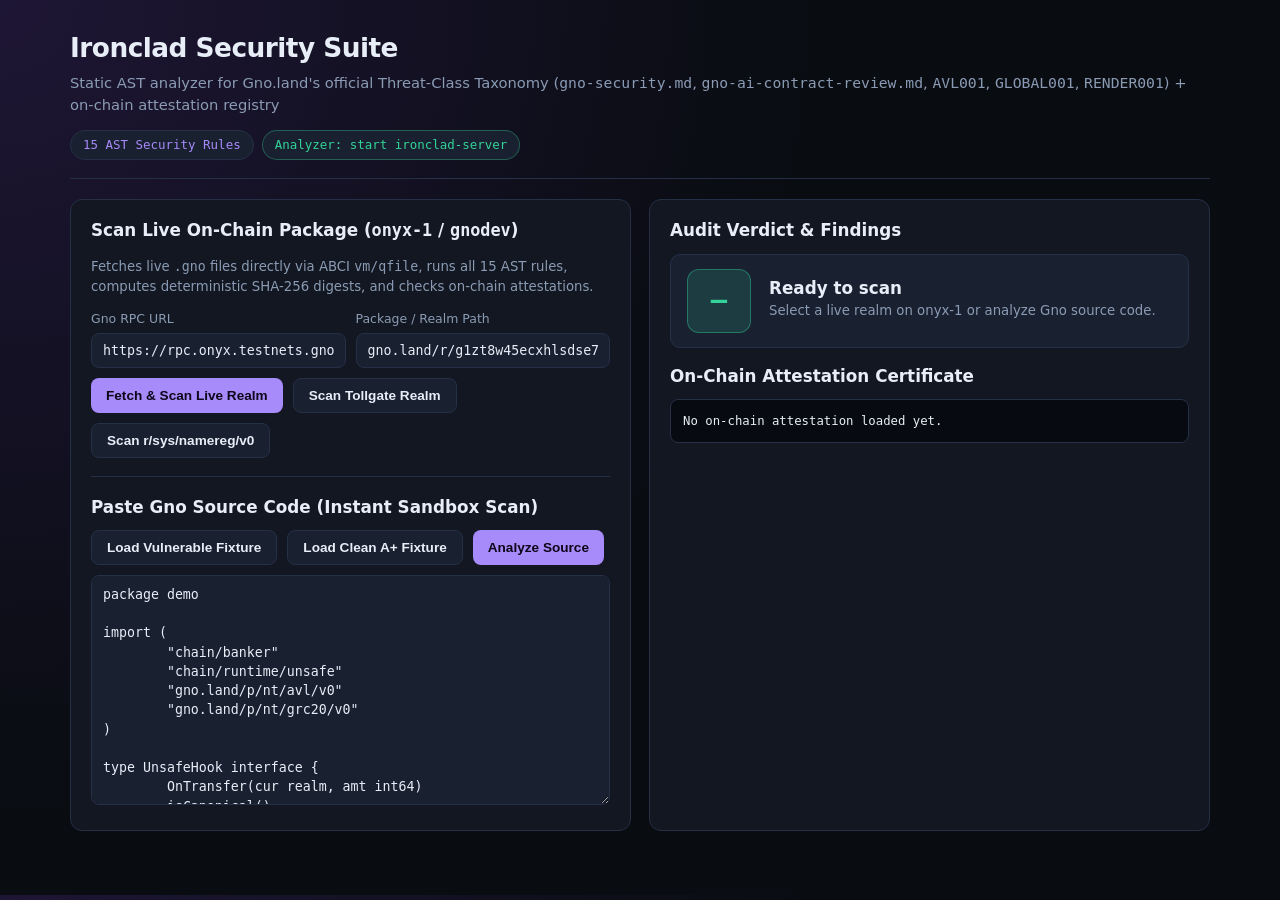
==== web/index.html @ 592d0b5d "feat: Ironclad Gno static security analyzer (15 AST rules + SARIF) & on-chain audit attestation regi" ====
<!doctype html>
<html lang="en">
<head>
  <meta charset="utf-8" />
  <meta name="viewport" content="width=device-width, initial-scale=1" />
  <title>Ironclad — Gno Smart-Contract Security Analyzer &amp; Attestation Explorer</title>
  <link rel="stylesheet" href="styles.css" />
</head>
<body>
  <div class="wrap">
    <header>
      <div>
        <h1>Ironclad Security Suite</h1>
        <p class="sub">Static AST analyzer for Gno.land's official Threat-Class Taxonomy (<code>gno-security.md</code>, <code>gno-ai-contract-review.md</code>, <code>AVL001</code>, <code>GLOBAL001</code>, <code>RENDER001</code>) + on-chain attestation registry</p>
      </div>
      <div class="badges">
        <span class="badge">15 AST Security Rules</span>
        <span class="badge ok" id="healthBadge">Analyzer: connecting…</span>
      </div>
    </header>

    <section class="grid-2">
      <div class="card">
        <h2>Scan Live On-Chain Package (<code>onyx-1</code> / <code>gnodev</code>)</h2>
        <p class="muted">Fetches live <code>.gno</code> files directly via ABCI <code>vm/qfile</code>, runs all 15 AST rules, computes deterministic SHA-256 digests, and checks on-chain attestations.</p>
        <div class="row">
          <div class="field">
            <label for="rpcInput">Gno RPC URL</label>
            <input id="rpcInput" value="https://rpc.onyx.testnets.gno.land:443" />
          </div>
          <div class="field">
            <label for="pkgInput">Package / Realm Path</label>
            <input id="pkgInput" value="gno.land/r/g1zt8w45ecxhlsdse7hd5gwr6xzcaxy9zsej6hl2/ironclad" />
          </div>
        </div>
        <div class="row">
          <button id="scanRemoteBtn">Fetch &amp; Scan Live Realm</button>
          <button id="scanTollgateBtn" class="secondary">Scan Tollgate Realm</button>
          <button id="scanNameregBtn" class="secondary">Scan r/sys/namereg/v0</button>
        </div>

        <hr style="border:none;border-top:1px solid var(--border);margin:18px 0" />

        <h2>Paste Gno Source Code (Instant Sandbox Scan)</h2>
        <div class="row">
          <button id="loadVulnBtn" class="secondary">Load Vulnerable Fixture</button>
          <button id="loadSafeBtn" class="secondary">Load Clean A+ Fixture</button>
          <button id="scanSourceBtn">Analyze Source</button>
        </div>
        <textarea id="sourceArea" spellcheck="false"></textarea>
      </div>

      <div class="card">
        <h2>Audit Verdict &amp; Findings</h2>
        <div class="score-banner" id="scoreBanner">
          <div class="grade-box" id="gradeBox">—</div>
          <div>
            <div style="font-weight:700;font-size:1.05rem" id="verdictTitle">Ready to scan</div>
            <div class="muted" id="verdictMeta">Select a live realm on onyx-1 or analyze Gno source code.</div>
            <div class="muted" style="font-family:var(--mono);font-size:0.74rem;margin-top:4px" id="digestLine"></div>
          </div>
        </div>
        <div id="findingsList"></div>
        <h2 style="margin-top:16px">On-Chain Attestation Certificate</h2>
        <pre id="attestationBox">No on-chain attestation loaded yet.</pre>
      </div>
    </section>
  </div>
  <script src="app.js"></script>
</body>
</html>
---- web/styles.css ----
:root {
  --bg: #090c11;
  --surface: #121721;
  --surface-2: #192030;
  --border: #253047;
  --text: #e8eef7;
  --muted: #8b9bb4;
  --accent: #a78bfa;
  --ok: #34d399;
  --warn: #fbbf24;
  --high: #fb923c;
  --crit: #f87171;
  --mono: "JetBrains Mono", "Fira Code", ui-monospace, SFMono-Regular, Menlo, monospace;
  --sans: "Inter", system-ui, -apple-system, sans-serif;
}
* { box-sizing: border-box; }
body {
  margin: 0;
  background: radial-gradient(circle at top left, #1e1635 0%, var(--bg) 52%);
  color: var(--text);
  font-family: var(--sans);
  line-height: 1.5;
}
.wrap { max-width: 1180px; margin: 0 auto; padding: 28px 20px 64px; }
header {
  display: flex; flex-wrap: wrap; justify-content: space-between; align-items: center;
  gap: 14px; padding-bottom: 18px; border-bottom: 1px solid var(--border);
}
h1 { margin: 0; font-size: 1.65rem; letter-spacing: -0.02em; }
.sub { margin: 4px 0 0; color: var(--muted); font-size: 0.92rem; }
.badges { display: flex; gap: 8px; flex-wrap: wrap; }
.badge {
  background: var(--surface-2); border: 1px solid var(--border);
  border-radius: 999px; padding: 5px 12px; font-family: var(--mono); font-size: 0.78rem;
  color: var(--accent);
}
.badge.ok { color: var(--ok); border-color: rgba(52,211,153,0.35); }
.grid-2 { display: grid; grid-template-columns: 1fr 1fr; gap: 18px; margin-top: 20px; }
@media (max-width: 900px) { .grid-2 { grid-template-columns: 1fr; } }
.card {
  background: var(--surface); border: 1px solid var(--border);
  border-radius: 12px; padding: 18px 20px;
}
.card h2 { margin: 0 0 10px; font-size: 1.05rem; }
label { display: block; font-size: 0.78rem; color: var(--muted); margin-bottom: 4px; }
input, textarea {
  width: 100%; background: var(--surface-2); border: 1px solid var(--border);
  color: var(--text); border-radius: 8px; padding: 9px 11px;
  font-family: var(--mono); font-size: 0.83rem;
}
textarea { min-height: 230px; resize: vertical; line-height: 1.45; }
.row { display: flex; gap: 10px; flex-wrap: wrap; margin-bottom: 10px; }
.field { flex: 1; min-width: 170px; }
button {
  background: var(--accent); color: #0c0719; border: none; border-radius: 8px;
  padding: 9px 15px; font-weight: 700; cursor: pointer; font-size: 0.85rem;
}
button.secondary { background: var(--surface-2); color: var(--text); border: 1px solid var(--border); }
button:hover { opacity: 0.92; }
.score-banner {
  display: flex; align-items: center; gap: 18px; padding: 14px 16px;
  background: var(--surface-2); border: 1px solid var(--border); border-radius: 10px;
  margin-bottom: 14px;
}
.grade-box {
  width: 64px; height: 64px; border-radius: 12px; display: grid; place-items: center;
  font-family: var(--mono); font-size: 1.7rem; font-weight: 800;
  background: rgba(52,211,153,0.16); color: var(--ok); border: 1px solid rgba(52,211,153,0.4);
}
.grade-box.bad { background: rgba(248,113,113,0.16); color: var(--crit); border-color: rgba(248,113,113,0.45); }
.grade-box.mid { background: rgba(251,191,36,0.16); color: var(--warn); border-color: rgba(251,191,36,0.45); }
.finding {
  background: #0c1018; border: 1px solid var(--border); border-left: 4px solid var(--warn);
  border-radius: 8px; padding: 11px 13px; margin-bottom: 10px;
}
.finding.CRITICAL { border-left-color: var(--crit); }
.finding.HIGH { border-left-color: var(--high); }
.finding.MEDIUM { border-left-color: var(--warn); }
.finding .meta { font-family: var(--mono); font-size: 0.78rem; margin-bottom: 4px; }
.finding .fix { color: var(--muted); font-size: 0.82rem; margin-top: 5px; }
.finding code { font-family: var(--mono); font-size: 0.78rem; color: #c4b5fd; }
pre {
  background: #070a10; border: 1px solid var(--border); border-radius: 8px;
  padding: 12px; overflow-x: auto; font-family: var(--mono); font-size: 0.77rem;
  max-height: 280px; margin: 10px 0 0;
}
.muted { color: var(--muted); font-size: 0.83rem; }
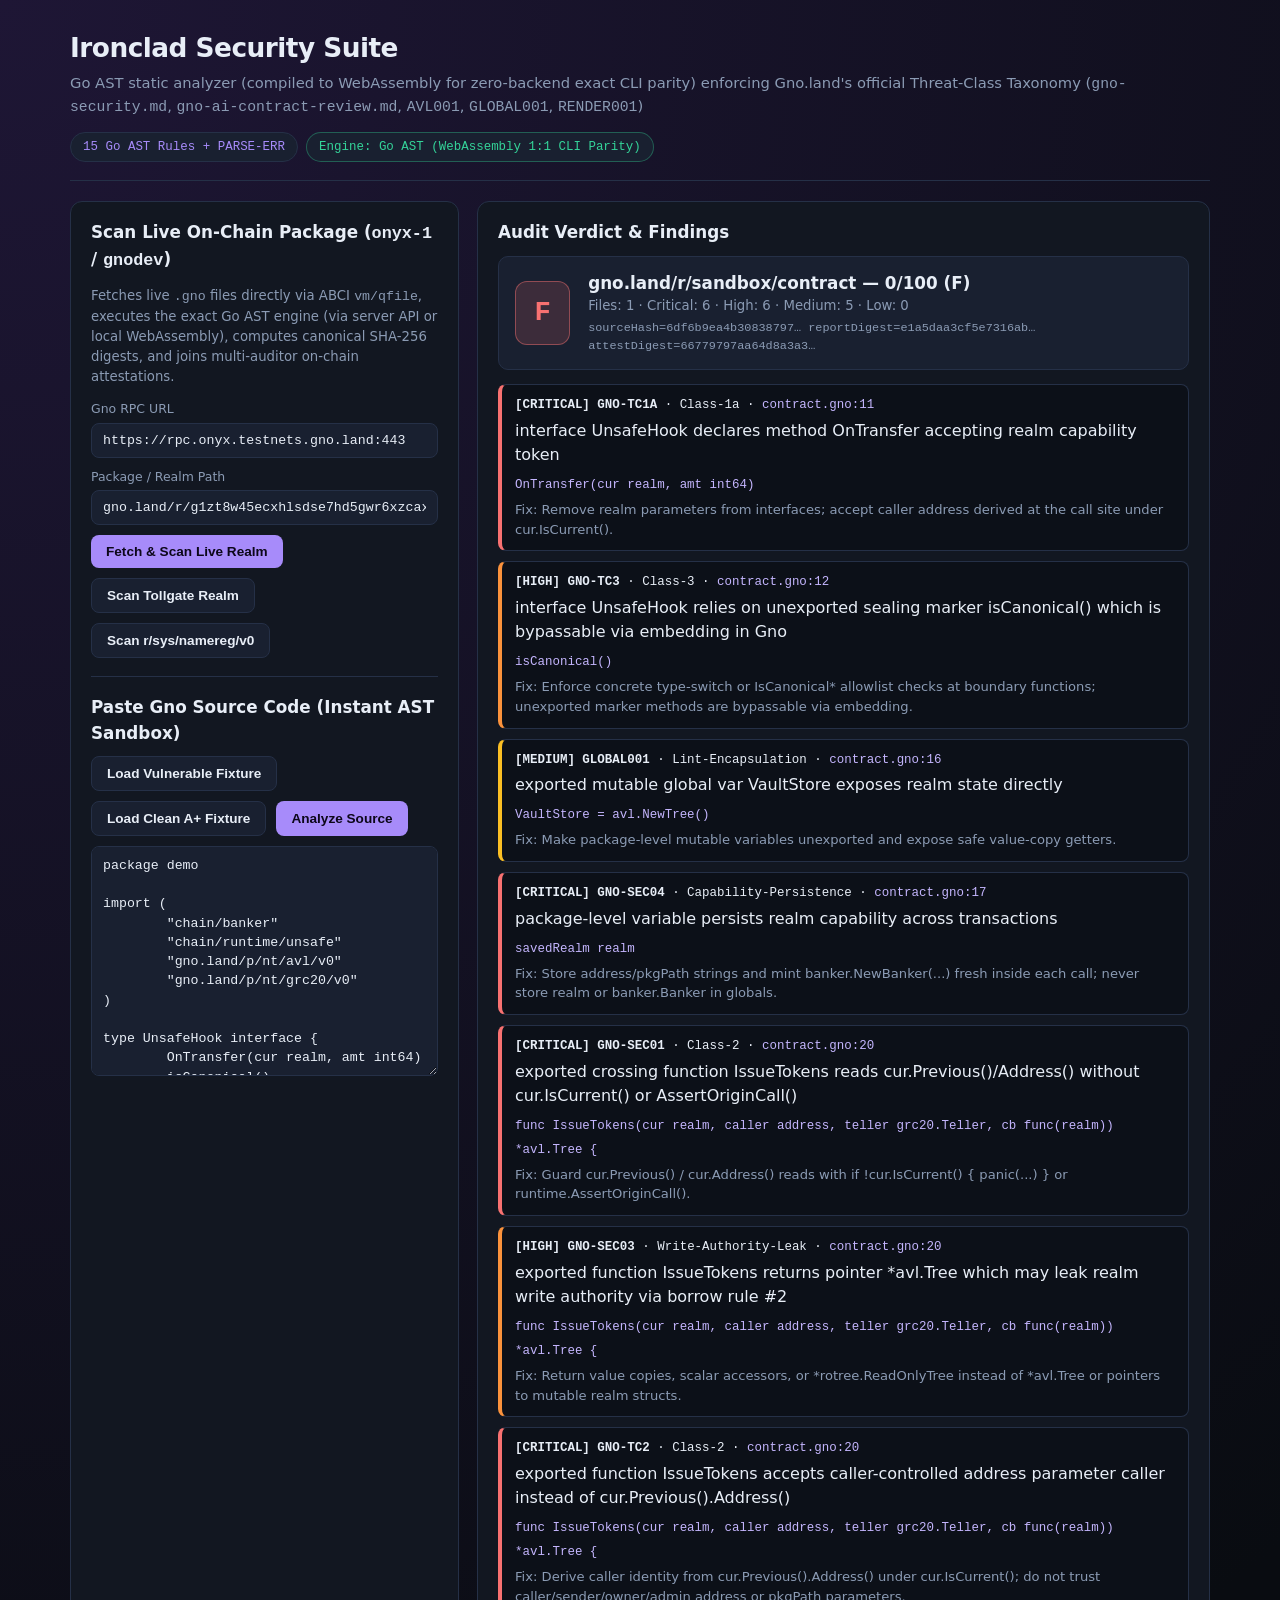
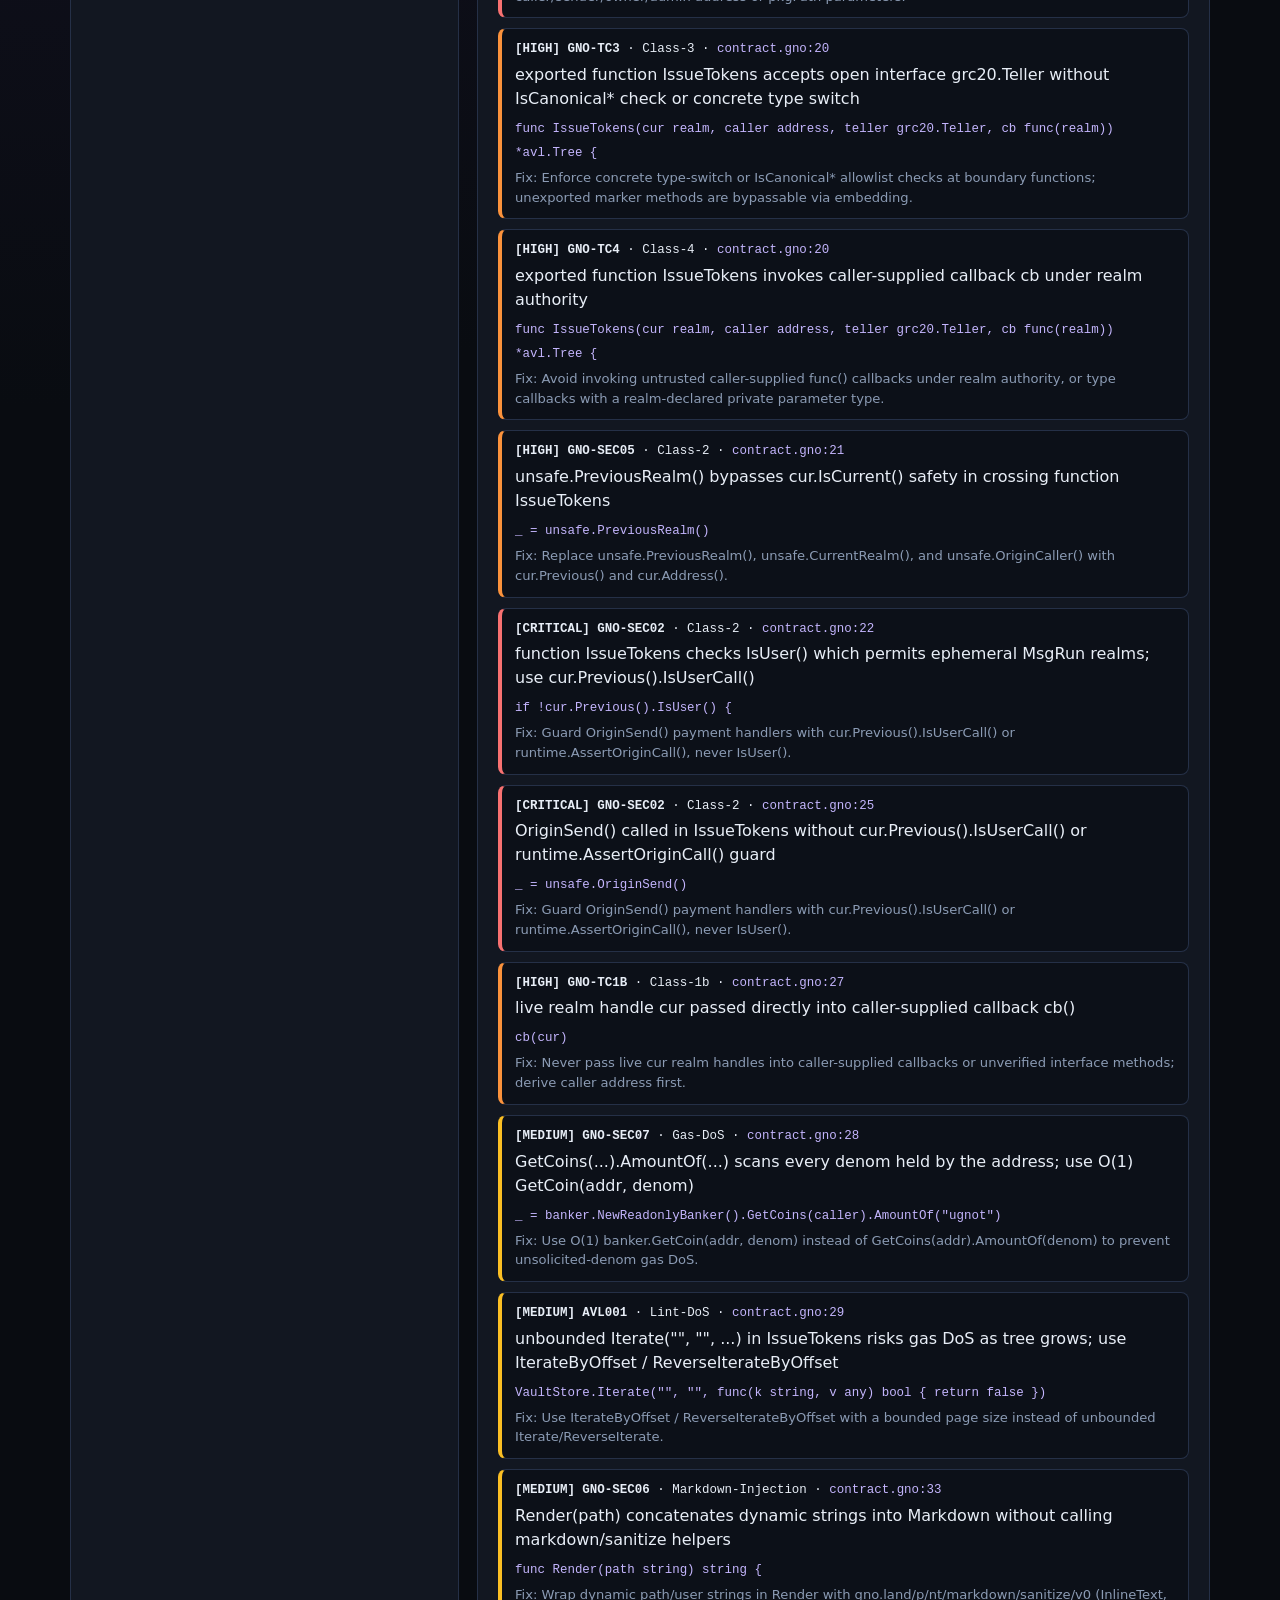
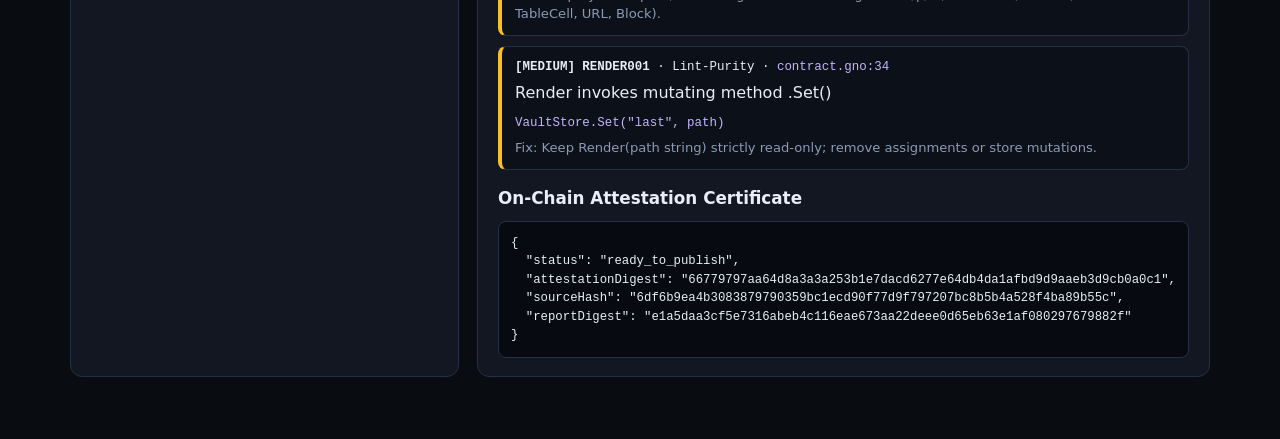
==== commit 32ff17e3: "fix: address all Fable 5.2 audit findings (R1-R8 realm hardening, calibrated AST rules, Go WASM brow" ====
--- a/web/index.html
+++ b/web/index.html
@@ -11,18 +11,18 @@
     <header>
       <div>
         <h1>Ironclad Security Suite</h1>
-        <p class="sub">Static AST analyzer for Gno.land's official Threat-Class Taxonomy (<code>gno-security.md</code>, <code>gno-ai-contract-review.md</code>, <code>AVL001</code>, <code>GLOBAL001</code>, <code>RENDER001</code>) + on-chain attestation registry</p>
+        <p class="sub">Go AST static analyzer (compiled to WebAssembly for zero-backend exact CLI parity) enforcing Gno.land's official Threat-Class Taxonomy (<code>gno-security.md</code>, <code>gno-ai-contract-review.md</code>, <code>AVL001</code>, <code>GLOBAL001</code>, <code>RENDER001</code>)</p>
       </div>
       <div class="badges">
-        <span class="badge">15 AST Security Rules</span>
-        <span class="badge ok" id="healthBadge">Analyzer: connecting…</span>
+        <span class="badge">15 Go AST Rules + PARSE-ERR</span>
+        <span class="badge ok" id="healthBadge">Engine: loading Go WASM…</span>
       </div>
     </header>
 
     <section class="grid-2">
       <div class="card">
         <h2>Scan Live On-Chain Package (<code>onyx-1</code> / <code>gnodev</code>)</h2>
-        <p class="muted">Fetches live <code>.gno</code> files directly via ABCI <code>vm/qfile</code>, runs all 15 AST rules, computes deterministic SHA-256 digests, and checks on-chain attestations.</p>
+        <p class="muted">Fetches live <code>.gno</code> files directly via ABCI <code>vm/qfile</code>, executes the exact Go AST engine (via server API or local WebAssembly), computes canonical SHA-256 digests, and joins multi-auditor on-chain attestations.</p>
         <div class="row">
           <div class="field">
             <label for="rpcInput">Gno RPC URL</label>
@@ -41,7 +41,7 @@
 
         <hr style="border:none;border-top:1px solid var(--border);margin:18px 0" />
 
-        <h2>Paste Gno Source Code (Instant Sandbox Scan)</h2>
+        <h2>Paste Gno Source Code (Instant AST Sandbox)</h2>
         <div class="row">
           <button id="loadVulnBtn" class="secondary">Load Vulnerable Fixture</button>
           <button id="loadSafeBtn" class="secondary">Load Clean A+ Fixture</button>
@@ -66,6 +66,7 @@
       </div>
     </section>
   </div>
+  <script src="wasm_exec.js"></script>
   <script src="app.js"></script>
 </body>
 </html>
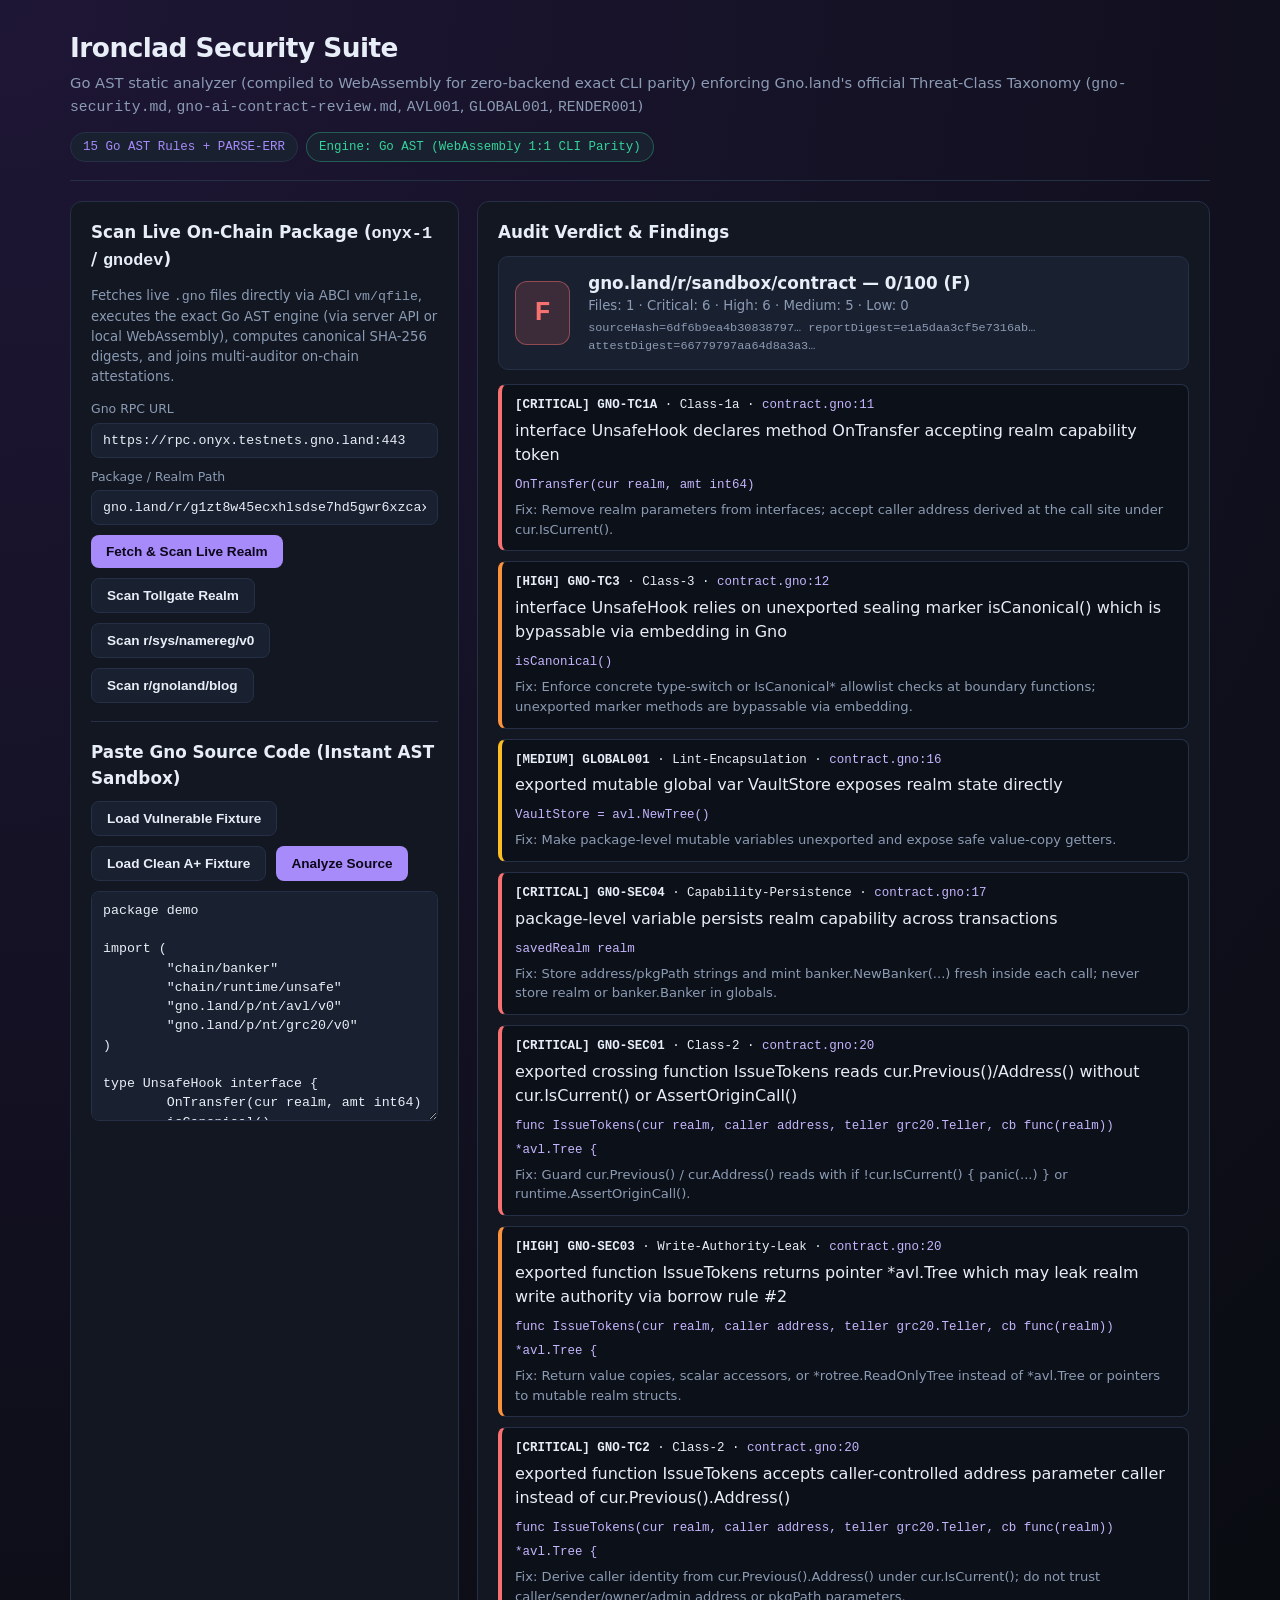
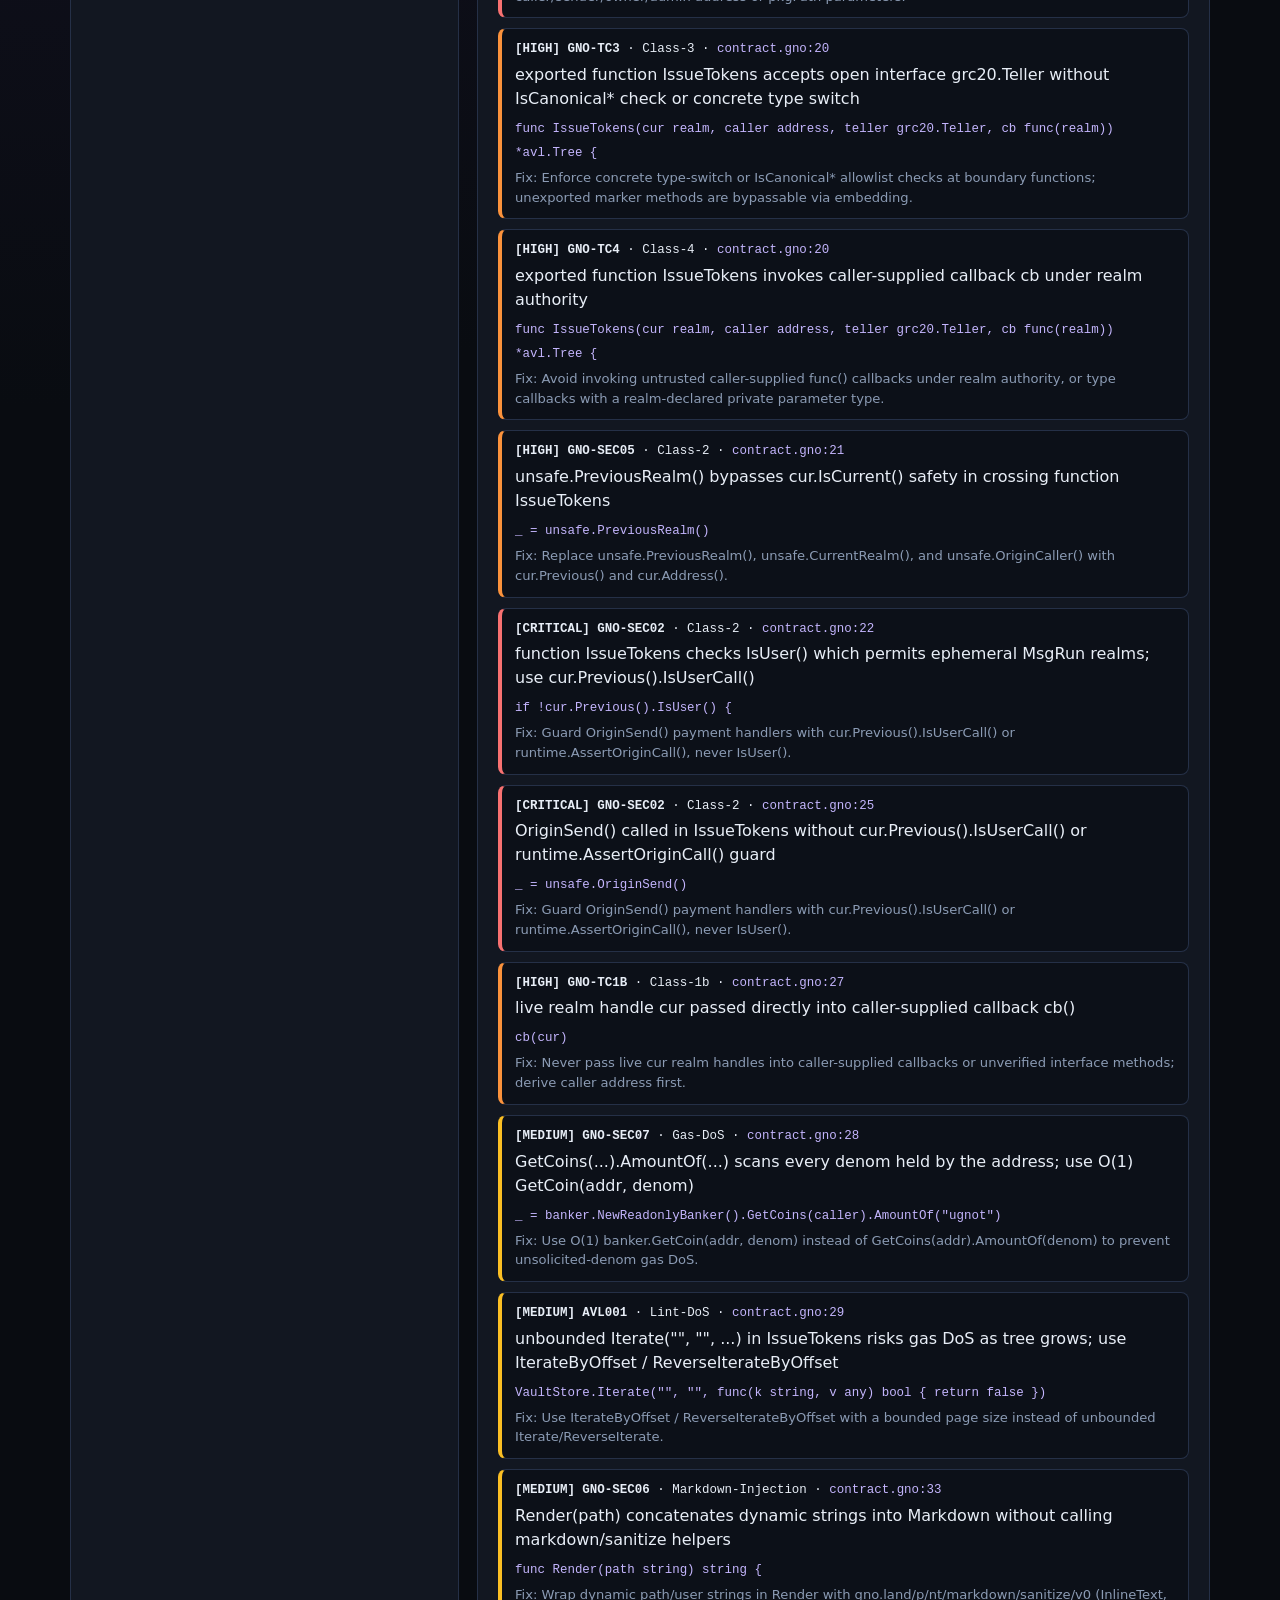
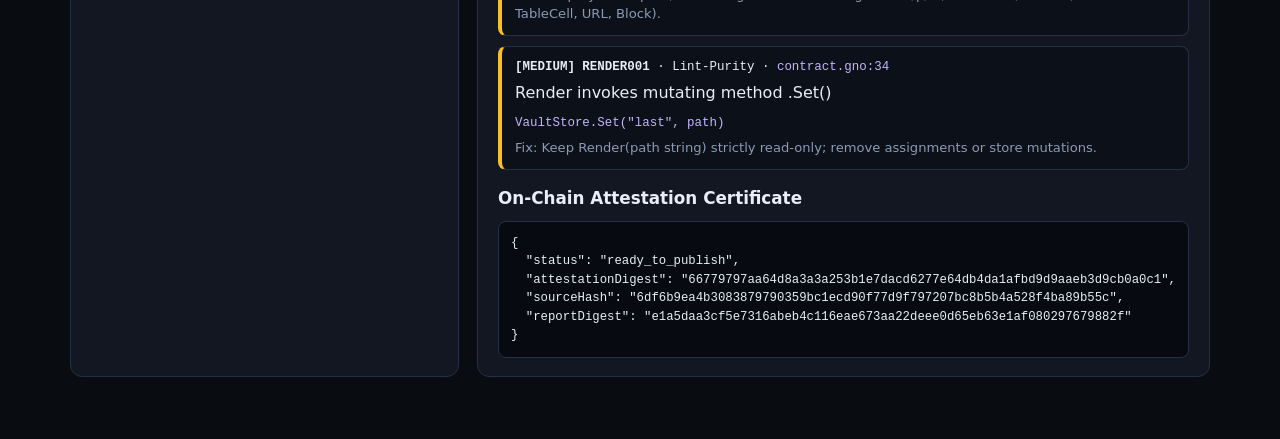
==== commit 95e23626: "fix(ironclad): reject empty scan dirs, point web button to tollgate/v2 + blog, clear stale errors, f" ====
--- a/web/index.html
+++ b/web/index.html
@@ -37,6 +37,7 @@
           <button id="scanRemoteBtn">Fetch &amp; Scan Live Realm</button>
           <button id="scanTollgateBtn" class="secondary">Scan Tollgate Realm</button>
           <button id="scanNameregBtn" class="secondary">Scan r/sys/namereg/v0</button>
+          <button id="scanBlogBtn" class="secondary">Scan r/gnoland/blog</button>
         </div>
 
         <hr style="border:none;border-top:1px solid var(--border);margin:18px 0" />
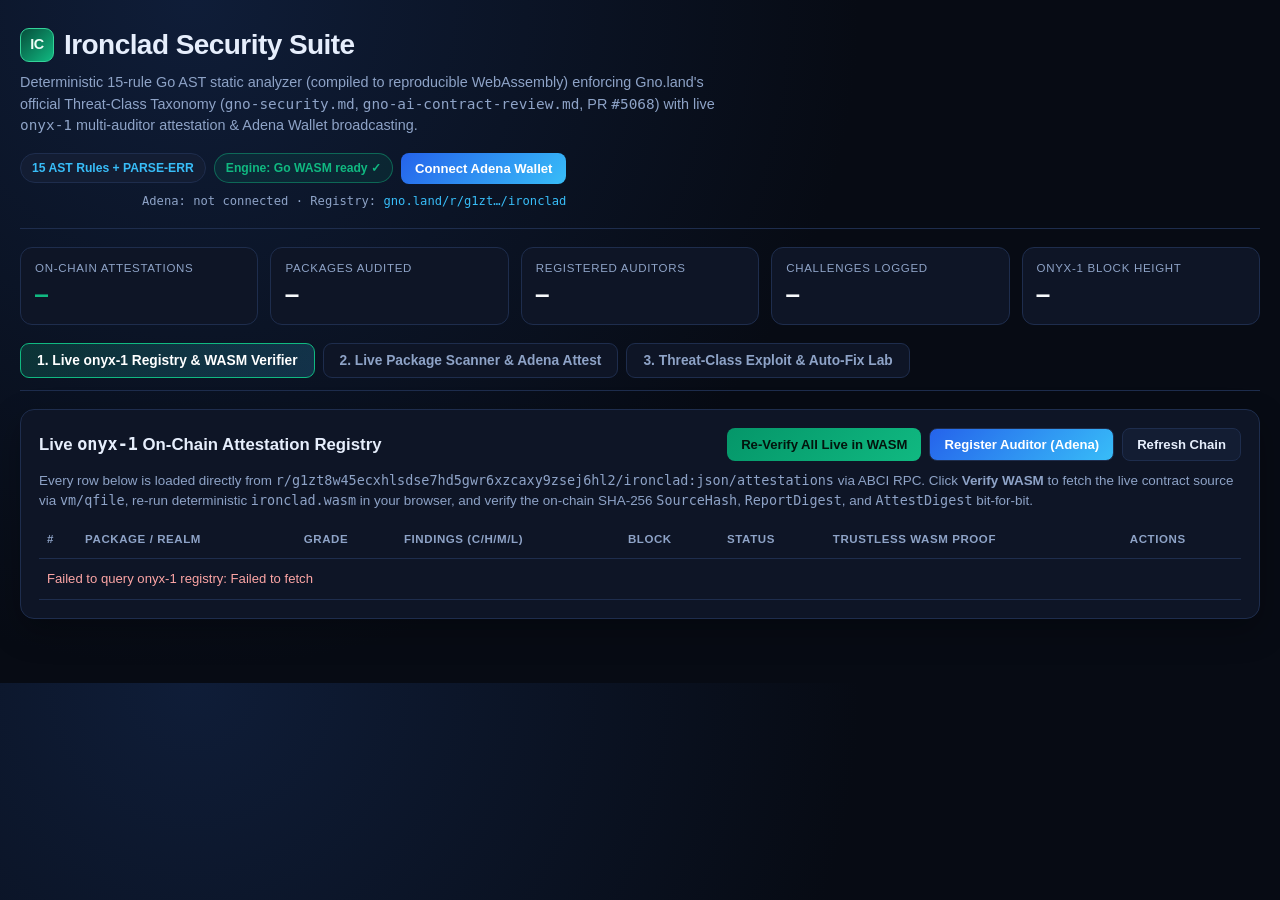
==== commit 3da61dff: "feat(ironclad): add ironclad mcp stdio server, drop-in GitHub Action, Adena Wallet 1-click attest/ch" ====
--- a/web/index.html
+++ b/web/index.html
@@ -3,67 +3,193 @@
 <head>
   <meta charset="utf-8" />
   <meta name="viewport" content="width=device-width, initial-scale=1" />
-  <title>Ironclad — Gno Smart-Contract Security Analyzer &amp; Attestation Explorer</title>
+  <title>Ironclad — Gno.land Security Analyzer, WASM Verifier &amp; On-Chain Registry</title>
   <link rel="stylesheet" href="styles.css" />
 </head>
 <body>
   <div class="wrap">
     <header>
       <div>
-        <h1>Ironclad Security Suite</h1>
-        <p class="sub">Go AST static analyzer (compiled to WebAssembly for zero-backend exact CLI parity) enforcing Gno.land's official Threat-Class Taxonomy (<code>gno-security.md</code>, <code>gno-ai-contract-review.md</code>, <code>AVL001</code>, <code>GLOBAL001</code>, <code>RENDER001</code>)</p>
+        <h1><span class="logo-mark">IC</span> Ironclad Security Suite</h1>
+        <p class="sub">Deterministic 15-rule Go AST static analyzer (compiled to reproducible WebAssembly) enforcing Gno.land's official Threat-Class Taxonomy (<code>gno-security.md</code>, <code>gno-ai-contract-review.md</code>, PR <code>#5068</code>) with live <code>onyx-1</code> multi-auditor attestation &amp; Adena Wallet broadcasting.</p>
       </div>
-      <div class="badges">
-        <span class="badge">15 Go AST Rules + PARSE-ERR</span>
-        <span class="badge ok" id="healthBadge">Engine: loading Go WASM…</span>
+      <div class="header-right">
+        <div class="badges">
+          <span class="badge">15 AST Rules + PARSE-ERR</span>
+          <span class="badge ok" id="healthBadge">Engine: loading Go WASM…</span>
+          <button id="connectAdenaBtn" class="adena">Connect Adena Wallet</button>
+        </div>
+        <div class="wallet-status" id="walletStatus">Adena: not connected · Registry: <a href="https://onyx.testnets.gno.land/r/g1zt8w45ecxhlsdse7hd5gwr6xzcaxy9zsej6hl2/ironclad" target="_blank" rel="noopener">gno.land/r/g1zt…/ironclad</a></div>
       </div>
     </header>
 
-    <section class="grid-2">
+    <section class="stats-strip">
+      <div class="stat"><div class="k">On-Chain Attestations</div><div class="v ok" id="statAttest">—</div></div>
+      <div class="stat"><div class="k">Packages Audited</div><div class="v" id="statPkgs">—</div></div>
+      <div class="stat"><div class="k">Registered Auditors</div><div class="v" id="statAuditors">—</div></div>
+      <div class="stat"><div class="k">Challenges Logged</div><div class="v" id="statChallenges">—</div></div>
+      <div class="stat"><div class="k">onyx-1 Block Height</div><div class="v" id="statHeight">—</div></div>
+    </section>
+
+    <nav class="tabs">
+      <button class="tab-btn active" data-tab="registry">1. Live onyx-1 Registry &amp; WASM Verifier</button>
+      <button class="tab-btn" data-tab="scanner">2. Live Package Scanner &amp; Adena Attest</button>
+      <button class="tab-btn" data-tab="playground">3. Threat-Class Exploit &amp; Auto-Fix Lab</button>
+    </nav>
+
+    <!-- TAB 1: LIVE ON-CHAIN REGISTRY + TRUSTLESS WASM VERIFICATION -->
+    <section id="tab-registry" class="tab-panel active">
       <div class="card">
-        <h2>Scan Live On-Chain Package (<code>onyx-1</code> / <code>gnodev</code>)</h2>
-        <p class="muted">Fetches live <code>.gno</code> files directly via ABCI <code>vm/qfile</code>, executes the exact Go AST engine (via server API or local WebAssembly), computes canonical SHA-256 digests, and joins multi-auditor on-chain attestations.</p>
-        <div class="row">
-          <div class="field">
-            <label for="rpcInput">Gno RPC URL</label>
-            <input id="rpcInput" value="https://rpc.onyx.testnets.gno.land:443" />
+        <h2>
+          <span>Live <code>onyx-1</code> On-Chain Attestation Registry</span>
+          <span style="display:flex;gap:8px;flex-wrap:wrap">
+            <button id="verifyAllWasmBtn">Re-Verify All Live in WASM</button>
+            <button id="registerAuditorBtn" class="adena secondary">Register Auditor (Adena)</button>
+            <button id="refreshRegistryBtn" class="secondary">Refresh Chain</button>
+          </span>
+        </h2>
+        <p class="muted">Every row below is loaded directly from <code>r/g1zt8w45ecxhlsdse7hd5gwr6xzcaxy9zsej6hl2/ironclad:json/attestations</code> via ABCI RPC. Click <strong>Verify WASM</strong> to fetch the live contract source via <code>vm/qfile</code>, re-run deterministic <code>ironclad.wasm</code> in your browser, and verify the on-chain SHA-256 <code>SourceHash</code>, <code>ReportDigest</code>, and <code>AttestDigest</code> bit-for-bit.</p>
+
+        <div id="registerAuditorBox" class="modal-inline">
+          <h3 style="margin-top:0">Register Your On-Chain Auditor Profile (via Adena Wallet)</h3>
+          <div class="row">
+            <div class="field"><label>Auditor Handle</label><input id="audHandleInput" placeholder="e.g. GnoSecurityLab" /></div>
+            <div class="field"><label>Bio</label><input id="audBioInput" placeholder="Deterministic AST security reviewer on onyx-1" /></div>
+            <div class="field"><label>Website URL (optional)</label><input id="audUrlInput" placeholder="https://github.com/yourhandle" /></div>
+            <button id="submitAuditorBtn" class="adena">Broadcast RegisterAuditor</button>
+            <button id="closeAuditorBtn" class="secondary">Close</button>
           </div>
-          <div class="field">
-            <label for="pkgInput">Package / Realm Path</label>
-            <input id="pkgInput" value="gno.land/r/g1zt8w45ecxhlsdse7hd5gwr6xzcaxy9zsej6hl2/ironclad" />
-          </div>
-        </div>
-        <div class="row">
-          <button id="scanRemoteBtn">Fetch &amp; Scan Live Realm</button>
-          <button id="scanTollgateBtn" class="secondary">Scan Tollgate Realm</button>
-          <button id="scanNameregBtn" class="secondary">Scan r/sys/namereg/v0</button>
-          <button id="scanBlogBtn" class="secondary">Scan r/gnoland/blog</button>
+          <pre id="auditorTxOut" style="display:none;margin-top:8px"></pre>
         </div>
 
-        <hr style="border:none;border-top:1px solid var(--border);margin:18px 0" />
+        <div id="challengeBox" class="modal-inline">
+          <h3 style="margin-top:0">Submit Structured Challenge (via Adena Wallet) — Attestation #<span id="chAttIdLabel"></span></h3>
+          <div class="row">
+            <div class="field" style="max-width:210px">
+              <label>Missed Official Rule ID</label>
+              <select id="chRuleSelect">
+                <option value="GNO-TC1A">GNO-TC1A (Class-1a)</option>
+                <option value="GNO-TC1B">GNO-TC1B (Class-1b)</option>
+                <option value="GNO-TC2">GNO-TC2 (Class-2)</option>
+                <option value="GNO-TC3">GNO-TC3 (Class-3)</option>
+                <option value="GNO-TC4">GNO-TC4 (Class-4)</option>
+                <option value="GNO-SEC01">GNO-SEC01</option>
+                <option value="GNO-SEC02">GNO-SEC02</option>
+                <option value="GNO-SEC03">GNO-SEC03</option>
+                <option value="GNO-SEC04">GNO-SEC04</option>
+                <option value="GNO-SEC05">GNO-SEC05</option>
+                <option value="GNO-SEC06">GNO-SEC06</option>
+                <option value="GNO-SEC07">GNO-SEC07</option>
+                <option value="AVL001">AVL001</option>
+                <option value="GLOBAL001">GLOBAL001</option>
+                <option value="RENDER001">RENDER001</option>
+              </select>
+            </div>
+            <div class="field"><label>Technical Challenge Reason (evidence SHA-256 auto-computed via WebCrypto)</label><input id="chReasonInput" placeholder="Describe missed finding file:line and exploit path" /></div>
+            <button id="submitChallengeBtn" class="warn-btn">Broadcast ChallengeAttestation</button>
+            <button id="closeChallengeBtn" class="secondary">Close</button>
+          </div>
+          <pre id="challengeTxOut" style="display:none;margin-top:8px"></pre>
+        </div>
 
-        <h2>Paste Gno Source Code (Instant AST Sandbox)</h2>
-        <div class="row">
-          <button id="loadVulnBtn" class="secondary">Load Vulnerable Fixture</button>
-          <button id="loadSafeBtn" class="secondary">Load Clean A+ Fixture</button>
-          <button id="scanSourceBtn">Analyze Source</button>
+        <div style="overflow-x:auto">
+          <table>
+            <thead>
+              <tr>
+                <th>#</th>
+                <th>Package / Realm</th>
+                <th>Grade</th>
+                <th>Findings (C/H/M/L)</th>
+                <th>Block</th>
+                <th>Status</th>
+                <th>Trustless WASM Proof</th>
+                <th>Actions</th>
+              </tr>
+            </thead>
+            <tbody id="registryTableBody">
+              <tr><td colspan="8" class="muted">Loading live onyx-1 attestations…</td></tr>
+            </tbody>
+          </table>
         </div>
-        <textarea id="sourceArea" spellcheck="false"></textarea>
       </div>
+    </section>
 
-      <div class="card">
-        <h2>Audit Verdict &amp; Findings</h2>
-        <div class="score-banner" id="scoreBanner">
-          <div class="grade-box" id="gradeBox">—</div>
-          <div>
-            <div style="font-weight:700;font-size:1.05rem" id="verdictTitle">Ready to scan</div>
-            <div class="muted" id="verdictMeta">Select a live realm on onyx-1 or analyze Gno source code.</div>
-            <div class="muted" style="font-family:var(--mono);font-size:0.74rem;margin-top:4px" id="digestLine"></div>
+    <!-- TAB 2: LIVE PACKAGE SCANNER & ADENA ATTEST -->
+    <section id="tab-scanner" class="tab-panel">
+      <div class="grid-2">
+        <div class="card">
+          <h2>Scan Any Live On-Chain Package (<code>vm/qfile</code>)</h2>
+          <p class="muted">Fetches every non-test <code>.gno</code> file directly from the chain over ABCI RPC, runs the exact Go AST engine compiled to WebAssembly, and lets you publish a signed attestation via Adena Wallet or export SARIF v2.1.0.</p>
+          <div class="row">
+            <div class="field"><label for="rpcInput">Gno RPC URL</label><input id="rpcInput" value="https://rpc.onyx.testnets.gno.land:443" /></div>
+            <div class="field"><label for="pkgInput">Package / Realm Path</label><input id="pkgInput" value="gno.land/r/g1zt8w45ecxhlsdse7hd5gwr6xzcaxy9zsej6hl2/ironclad" /></div>
           </div>
+          <div class="chips" id="quickPkgChips">
+            <span class="chip" data-pkg="gno.land/r/g1zt8w45ecxhlsdse7hd5gwr6xzcaxy9zsej6hl2/ironclad">r/.../ironclad (A+)</span>
+            <span class="chip" data-pkg="gno.land/r/g1zt8w45ecxhlsdse7hd5gwr6xzcaxy9zsej6hl2/tollgate/v2">r/.../tollgate/v2 (A+)</span>
+            <span class="chip" data-pkg="gno.land/r/sys/namereg/v0">r/sys/namereg/v0 (A)</span>
+            <span class="chip" data-pkg="gno.land/r/gnoland/wugnot">r/gnoland/wugnot (A)</span>
+            <span class="chip" data-pkg="gno.land/r/sys/params">r/sys/params (A)</span>
+            <span class="chip" data-pkg="gno.land/r/sys/validators/v2">r/sys/validators/v2 (B)</span>
+            <span class="chip" data-pkg="gno.land/r/gnoland/blog">r/gnoland/blog (D)</span>
+            <span class="chip" data-pkg="gno.land/r/sys/users">r/sys/users (D)</span>
+            <span class="chip" data-pkg="gno.land/r/gov/dao">r/gov/dao (F)</span>
+            <span class="chip" data-pkg="gno.land/r/gnoland/boards2/v0">r/gnoland/boards2/v0 (F)</span>
+          </div>
+          <div class="row">
+            <button id="scanRemoteBtn">Fetch &amp; Scan Live Realm</button>
+            <button id="publishAdenaBtn" class="adena" disabled>Publish Attestation (Adena)</button>
+            <button id="exportSarifBtn" class="secondary" disabled>Download SARIF v2.1.0</button>
+            <button id="exportJsonBtn" class="secondary" disabled>Download JSON</button>
+          </div>
+          <pre id="publishTxOut" style="display:none;margin-bottom:12px"></pre>
+          <h3>Live On-Chain Certificate &amp; Reproducible CLI Command</h3>
+          <pre id="attestationBox">Select a live realm above and click "Fetch &amp; Scan Live Realm".</pre>
         </div>
-        <div id="findingsList"></div>
-        <h2 style="margin-top:16px">On-Chain Attestation Certificate</h2>
-        <pre id="attestationBox">No on-chain attestation loaded yet.</pre>
+
+        <div class="card">
+          <h2>Audit Verdict &amp; AST Findings</h2>
+          <div class="score-banner" id="scoreBanner">
+            <div class="grade-box" id="gradeBox">—</div>
+            <div>
+              <div style="font-weight:700;font-size:1.05rem" id="verdictTitle">Ready to scan</div>
+              <div class="muted" id="verdictMeta">Select a live realm on onyx-1 or click any row from Tab 1.</div>
+              <div class="muted mono" style="font-size:0.74rem;margin-top:4px" id="digestLine"></div>
+            </div>
+          </div>
+          <div id="findingsList"></div>
+        </div>
+      </div>
+    </section>
+
+    <!-- TAB 3: INTERACTIVE THREAT-CLASS EXPLOIT & AUTO-FIX SANDBOX -->
+    <section id="tab-playground" class="tab-panel">
+      <div class="grid-2">
+        <div class="card">
+          <h2>Interactive Gno Threat-Class Exploit &amp; Safe-Patch Lab</h2>
+          <p class="muted">Pick any official Gno.land Threat-Class scenario, inspect the highlighted vulnerable AST lines, or edit freely — then click <strong>Apply Safe Gno Patch</strong> to watch Go WASM re-grade the contract to <strong>A+ (100/100)</strong> in milliseconds.</p>
+          <div class="chips" id="scenarioChips"></div>
+          <div class="row">
+            <button id="scanSourceBtn">Analyze Code in WASM</button>
+            <button id="applyFixBtn" class="warn-btn">Apply Safe Gno Patch → Re-Scan</button>
+            <button id="restoreVulnBtn" class="secondary">Restore Vulnerable Code</button>
+          </div>
+          <textarea id="sourceArea" spellcheck="false"></textarea>
+        </div>
+
+        <div class="card">
+          <h2>Live AST Line Highlighting &amp; Sandbox Verdict</h2>
+          <div class="score-banner">
+            <div class="grade-box" id="sbGradeBox">—</div>
+            <div>
+              <div style="font-weight:700;font-size:1.02rem" id="sbVerdictTitle">Select a scenario</div>
+              <div class="muted" id="sbVerdictMeta">Instant in-browser Go AST analysis via ironclad.wasm</div>
+            </div>
+          </div>
+          <div class="code-view" id="sbCodeHighlight"></div>
+          <h3 style="margin-top:12px">Detected Vulnerabilities &amp; Remediations</h3>
+          <div id="sbFindingsList"></div>
+        </div>
       </div>
     </section>
   </div>
--- a/web/styles.css
+++ b/web/styles.css
@@ -1,87 +1,169 @@
 :root {
-  --bg: #090c11;
-  --surface: #121721;
-  --surface-2: #192030;
-  --border: #253047;
-  --text: #e8eef7;
-  --muted: #8b9bb4;
-  --accent: #a78bfa;
-  --ok: #34d399;
-  --warn: #fbbf24;
-  --high: #fb923c;
-  --crit: #f87171;
-  --mono: "JetBrains Mono", "Fira Code", ui-monospace, SFMono-Regular, Menlo, monospace;
-  --sans: "Inter", system-ui, -apple-system, sans-serif;
+  --bg: #070b14;
+  --panel: #0e1526;
+  --panel-2: #131d33;
+  --border: #1e2d4d;
+  --text: #e6eefc;
+  --muted: #8ea3c7;
+  --accent: #10b981;
+  --accent-2: #38bdf8;
+  --warn: #f59e0b;
+  --danger: #ef4444;
+  --purple: #a78bfa;
+  --mono: ui-monospace, SFMono-Regular, Menlo, Monaco, Consolas, monospace;
+  --sans: Inter, -apple-system, BlinkMacSystemFont, "Segoe UI", Roboto, sans-serif;
 }
 * { box-sizing: border-box; }
 body {
   margin: 0;
-  background: radial-gradient(circle at top left, #1e1635 0%, var(--bg) 52%);
+  font-family: var(--sans);
+  background: radial-gradient(circle at 15% 0%, #0f1d38 0%, var(--bg) 52%);
   color: var(--text);
-  font-family: var(--sans);
   line-height: 1.5;
 }
-.wrap { max-width: 1180px; margin: 0 auto; padding: 28px 20px 64px; }
+.wrap { max-width: 1280px; margin: 0 auto; padding: 24px 20px 64px; }
 header {
-  display: flex; flex-wrap: wrap; justify-content: space-between; align-items: center;
-  gap: 14px; padding-bottom: 18px; border-bottom: 1px solid var(--border);
+  display: flex; flex-wrap: wrap; justify-content: space-between; align-items: flex-start;
+  gap: 16px; border-bottom: 1px solid var(--border); padding-bottom: 18px; margin-bottom: 18px;
 }
-h1 { margin: 0; font-size: 1.65rem; letter-spacing: -0.02em; }
-.sub { margin: 4px 0 0; color: var(--muted); font-size: 0.92rem; }
-.badges { display: flex; gap: 8px; flex-wrap: wrap; }
+h1 { margin: 0; font-size: 1.75rem; letter-spacing: -0.02em; display: flex; align-items: center; gap: 10px; }
+.logo-mark {
+  display: inline-flex; align-items: center; justify-content: center;
+  width: 34px; height: 34px; border-radius: 9px; font-weight: 800; font-size: 0.9rem;
+  background: linear-gradient(135deg, #064e3b, #10b981); color: #ecfdf5; border: 1px solid #34d399;
+}
+.sub { margin: 6px 0 0; color: var(--muted); font-size: 0.9rem; max-width: 720px; }
+.header-right { display: flex; flex-direction: column; align-items: flex-end; gap: 8px; }
+.badges { display: flex; gap: 8px; flex-wrap: wrap; align-items: center; justify-content: flex-end; }
 .badge {
-  background: var(--surface-2); border: 1px solid var(--border);
-  border-radius: 999px; padding: 5px 12px; font-family: var(--mono); font-size: 0.78rem;
-  color: var(--accent);
+  background: var(--panel-2); border: 1px solid var(--border); color: var(--accent-2);
+  padding: 5px 11px; border-radius: 999px; font-size: 0.76rem; font-weight: 600;
 }
-.badge.ok { color: var(--ok); border-color: rgba(52,211,153,0.35); }
-.grid-2 { display: grid; grid-template-columns: 1fr 1fr; gap: 18px; margin-top: 20px; }
-@media (max-width: 900px) { .grid-2 { grid-template-columns: 1fr; } }
+.badge.ok { color: var(--accent); border-color: rgba(16,185,129,0.45); background: rgba(16,185,129,0.1); }
+.badge.warn { color: var(--warn); border-color: rgba(245,158,11,0.45); background: rgba(245,158,11,0.1); }
+.badge.bad { color: #fca5a5; border-color: rgba(239,68,68,0.45); background: rgba(239,68,68,0.12); }
+
+.stats-strip {
+  display: grid; grid-template-columns: repeat(5, 1fr); gap: 12px; margin-bottom: 18px;
+}
+@media (max-width: 900px) { .stats-strip { grid-template-columns: repeat(2, 1fr); } }
+.stat {
+  background: var(--panel); border: 1px solid var(--border); border-radius: 12px; padding: 12px 14px;
+}
+.stat .k { font-size: 0.72rem; text-transform: uppercase; letter-spacing: 0.06em; color: var(--muted); }
+.stat .v { font-size: 1.35rem; font-weight: 800; margin-top: 2px; font-family: var(--mono); color: #f8fafc; }
+.stat .v.ok { color: var(--accent); }
+
+.tabs {
+  display: flex; gap: 8px; flex-wrap: wrap; margin-bottom: 18px;
+  border-bottom: 1px solid var(--border); padding-bottom: 12px;
+}
+.tab-btn {
+  background: var(--panel); color: var(--muted); border: 1px solid var(--border);
+  border-radius: 9px; padding: 9px 16px; font-weight: 600; font-size: 0.86rem; cursor: pointer;
+}
+.tab-btn.active {
+  background: linear-gradient(135deg, rgba(16,185,129,0.2), rgba(56,189,248,0.18));
+  color: #fff; border-color: var(--accent);
+}
+.tab-panel { display: none; }
+.tab-panel.active { display: block; }
+
+.grid-2 { display: grid; grid-template-columns: 1.05fr 1fr; gap: 18px; }
+@media (max-width: 980px) { .grid-2 { grid-template-columns: 1fr; } }
+
 .card {
-  background: var(--surface); border: 1px solid var(--border);
-  border-radius: 12px; padding: 18px 20px;
+  background: var(--panel); border: 1px solid var(--border); border-radius: 14px; padding: 18px;
+  box-shadow: 0 12px 32px rgba(0,0,0,0.28);
 }
-.card h2 { margin: 0 0 10px; font-size: 1.05rem; }
-label { display: block; font-size: 0.78rem; color: var(--muted); margin-bottom: 4px; }
-input, textarea {
-  width: 100%; background: var(--surface-2); border: 1px solid var(--border);
-  color: var(--text); border-radius: 8px; padding: 9px 11px;
-  font-family: var(--mono); font-size: 0.83rem;
+.card + .card { margin-top: 16px; }
+h2 { margin: 0 0 10px; font-size: 1.05rem; display: flex; align-items: center; justify-content: space-between; gap: 8px; flex-wrap: wrap; }
+h3 { margin: 14px 0 8px; font-size: 0.92rem; color: var(--accent-2); }
+.muted { color: var(--muted); font-size: 0.84rem; margin: 0 0 10px; }
+.row { display: flex; gap: 8px; flex-wrap: wrap; align-items: flex-end; margin-bottom: 10px; }
+.field { flex: 1; min-width: 190px; }
+label { display: block; font-size: 0.74rem; color: var(--muted); margin-bottom: 4px; font-weight: 600; }
+input, select, textarea {
+  width: 100%; background: var(--bg); color: var(--text); border: 1px solid var(--border);
+  border-radius: 8px; padding: 8px 11px; font-size: 0.86rem; font-family: var(--mono);
 }
-textarea { min-height: 230px; resize: vertical; line-height: 1.45; }
-.row { display: flex; gap: 10px; flex-wrap: wrap; margin-bottom: 10px; }
-.field { flex: 1; min-width: 170px; }
+textarea { min-height: 250px; resize: vertical; line-height: 1.45; }
 button {
-  background: var(--accent); color: #0c0719; border: none; border-radius: 8px;
-  padding: 9px 15px; font-weight: 700; cursor: pointer; font-size: 0.85rem;
+  background: linear-gradient(135deg, #059669, #10b981); color: #03140d; border: none;
+  border-radius: 8px; padding: 8px 14px; font-weight: 700; font-size: 0.82rem; cursor: pointer;
+  transition: transform 0.08s ease, opacity 0.15s ease;
 }
-button.secondary { background: var(--surface-2); color: var(--text); border: 1px solid var(--border); }
 button:hover { opacity: 0.92; }
+button:active { transform: translateY(1px); }
+button:disabled { opacity: 0.45; cursor: not-allowed; }
+button.secondary { background: var(--panel-2); color: var(--text); border: 1px solid var(--border); }
+button.adena { background: linear-gradient(135deg, #2563eb, #38bdf8); color: #fff; }
+button.warn-btn { background: linear-gradient(135deg, #d97706, #f59e0b); color: #1a0f00; }
+button.sm { padding: 5px 10px; font-size: 0.75rem; }
+
+.chips { display: flex; gap: 6px; flex-wrap: wrap; margin-bottom: 12px; }
+.chip {
+  background: var(--panel-2); border: 1px solid var(--border); color: #cbd5e1;
+  padding: 5px 10px; border-radius: 999px; font-size: 0.75rem; font-family: var(--mono); cursor: pointer;
+}
+.chip:hover { border-color: var(--accent-2); color: #fff; }
+.chip.active { background: rgba(56,189,248,0.16); border-color: var(--accent-2); color: #e0f2fe; }
+
 .score-banner {
-  display: flex; align-items: center; gap: 18px; padding: 14px 16px;
-  background: var(--surface-2); border: 1px solid var(--border); border-radius: 10px;
-  margin-bottom: 14px;
+  display: flex; gap: 14px; align-items: center; padding: 14px; border-radius: 12px;
+  background: var(--panel-2); border: 1px solid var(--border); margin-bottom: 12px;
 }
 .grade-box {
-  width: 64px; height: 64px; border-radius: 12px; display: grid; place-items: center;
-  font-family: var(--mono); font-size: 1.7rem; font-weight: 800;
-  background: rgba(52,211,153,0.16); color: var(--ok); border: 1px solid rgba(52,211,153,0.4);
+  min-width: 66px; height: 66px; border-radius: 12px; display: flex; align-items: center;
+  justify-content: center; font-size: 1.85rem; font-weight: 900; font-family: var(--mono);
+  background: rgba(16,185,129,0.16); color: var(--accent); border: 1px solid rgba(16,185,129,0.5);
 }
-.grade-box.bad { background: rgba(248,113,113,0.16); color: var(--crit); border-color: rgba(248,113,113,0.45); }
-.grade-box.mid { background: rgba(251,191,36,0.16); color: var(--warn); border-color: rgba(251,191,36,0.45); }
+.grade-box.warn { background: rgba(245,158,11,0.16); color: var(--warn); border-color: rgba(245,158,11,0.5); }
+.grade-box.bad { background: rgba(239,68,68,0.18); color: #fca5a5; border-color: rgba(239,68,68,0.5); }
+
 .finding {
-  background: #0c1018; border: 1px solid var(--border); border-left: 4px solid var(--warn);
-  border-radius: 8px; padding: 11px 13px; margin-bottom: 10px;
+  background: var(--bg); border: 1px solid var(--border); border-left: 4px solid var(--warn);
+  border-radius: 8px; padding: 10px 12px; margin-bottom: 8px; font-size: 0.83rem;
 }
-.finding.CRITICAL { border-left-color: var(--crit); }
-.finding.HIGH { border-left-color: var(--high); }
+.finding.CRITICAL { border-left-color: var(--danger); }
+.finding.HIGH { border-left-color: #f97316; }
 .finding.MEDIUM { border-left-color: var(--warn); }
-.finding .meta { font-family: var(--mono); font-size: 0.78rem; margin-bottom: 4px; }
-.finding .fix { color: var(--muted); font-size: 0.82rem; margin-top: 5px; }
-.finding code { font-family: var(--mono); font-size: 0.78rem; color: #c4b5fd; }
+.finding.LOW, .finding.INFO { border-left-color: var(--accent-2); }
+.finding .meta { font-family: var(--mono); font-size: 0.76rem; color: var(--muted); margin-bottom: 4px; }
+.finding .fix { color: #86efac; font-size: 0.79rem; margin-top: 4px; }
+.finding code { background: #111c33; padding: 1px 5px; border-radius: 4px; font-family: var(--mono); font-size: 0.78rem; }
+
+table { width: 100%; border-collapse: collapse; font-size: 0.82rem; }
+th, td { text-align: left; padding: 10px 8px; border-bottom: 1px solid var(--border); vertical-align: middle; }
+th { font-size: 0.72rem; text-transform: uppercase; letter-spacing: 0.05em; color: var(--muted); }
+tr:hover td { background: rgba(56,189,248,0.04); }
+.mono { font-family: var(--mono); }
+.grade-pill {
+  display: inline-block; padding: 2px 8px; border-radius: 6px; font-family: var(--mono); font-weight: 800; font-size: 0.78rem;
+}
+.grade-pill.g-ok { background: rgba(16,185,129,0.16); color: #34d399; border: 1px solid rgba(16,185,129,0.4); }
+.grade-pill.g-warn { background: rgba(245,158,11,0.16); color: #fbbf24; border: 1px solid rgba(245,158,11,0.4); }
+.grade-pill.g-bad { background: rgba(239,68,68,0.18); color: #fca5a5; border: 1px solid rgba(239,68,68,0.4); }
+
+.code-view {
+  background: #050810; border: 1px solid var(--border); border-radius: 10px; padding: 10px 0;
+  font-family: var(--mono); font-size: 0.79rem; overflow-x: auto; max-height: 360px; overflow-y: auto;
+}
+.code-line { display: flex; padding: 1px 12px; white-space: pre; }
+.code-line.hit-crit { background: rgba(239,68,68,0.18); border-left: 3px solid var(--danger); }
+.code-line.hit-high { background: rgba(249,115,22,0.16); border-left: 3px solid #f97316; }
+.code-line.hit-med { background: rgba(245,158,11,0.14); border-left: 3px solid var(--warn); }
+.ln { width: 34px; color: #54698d; user-select: none; flex-shrink: 0; text-align: right; margin-right: 12px; }
+
 pre {
-  background: #070a10; border: 1px solid var(--border); border-radius: 8px;
-  padding: 12px; overflow-x: auto; font-family: var(--mono); font-size: 0.77rem;
-  max-height: 280px; margin: 10px 0 0;
+  background: #050810; border: 1px solid var(--border); border-radius: 10px; padding: 12px;
+  font-family: var(--mono); font-size: 0.76rem; overflow-x: auto; white-space: pre-wrap; word-break: break-all; margin: 0;
 }
-.muted { color: var(--muted); font-size: 0.83rem; }
+.wallet-status { font-family: var(--mono); font-size: 0.76rem; color: var(--muted); }
+a { color: var(--accent-2); text-decoration: none; }
+a:hover { text-decoration: underline; }
+.modal-inline {
+  margin-top: 12px; padding: 14px; border-radius: 10px; background: var(--panel-2);
+  border: 1px solid rgba(56,189,248,0.45); display: none;
+}
+.modal-inline.open { display: block; }
